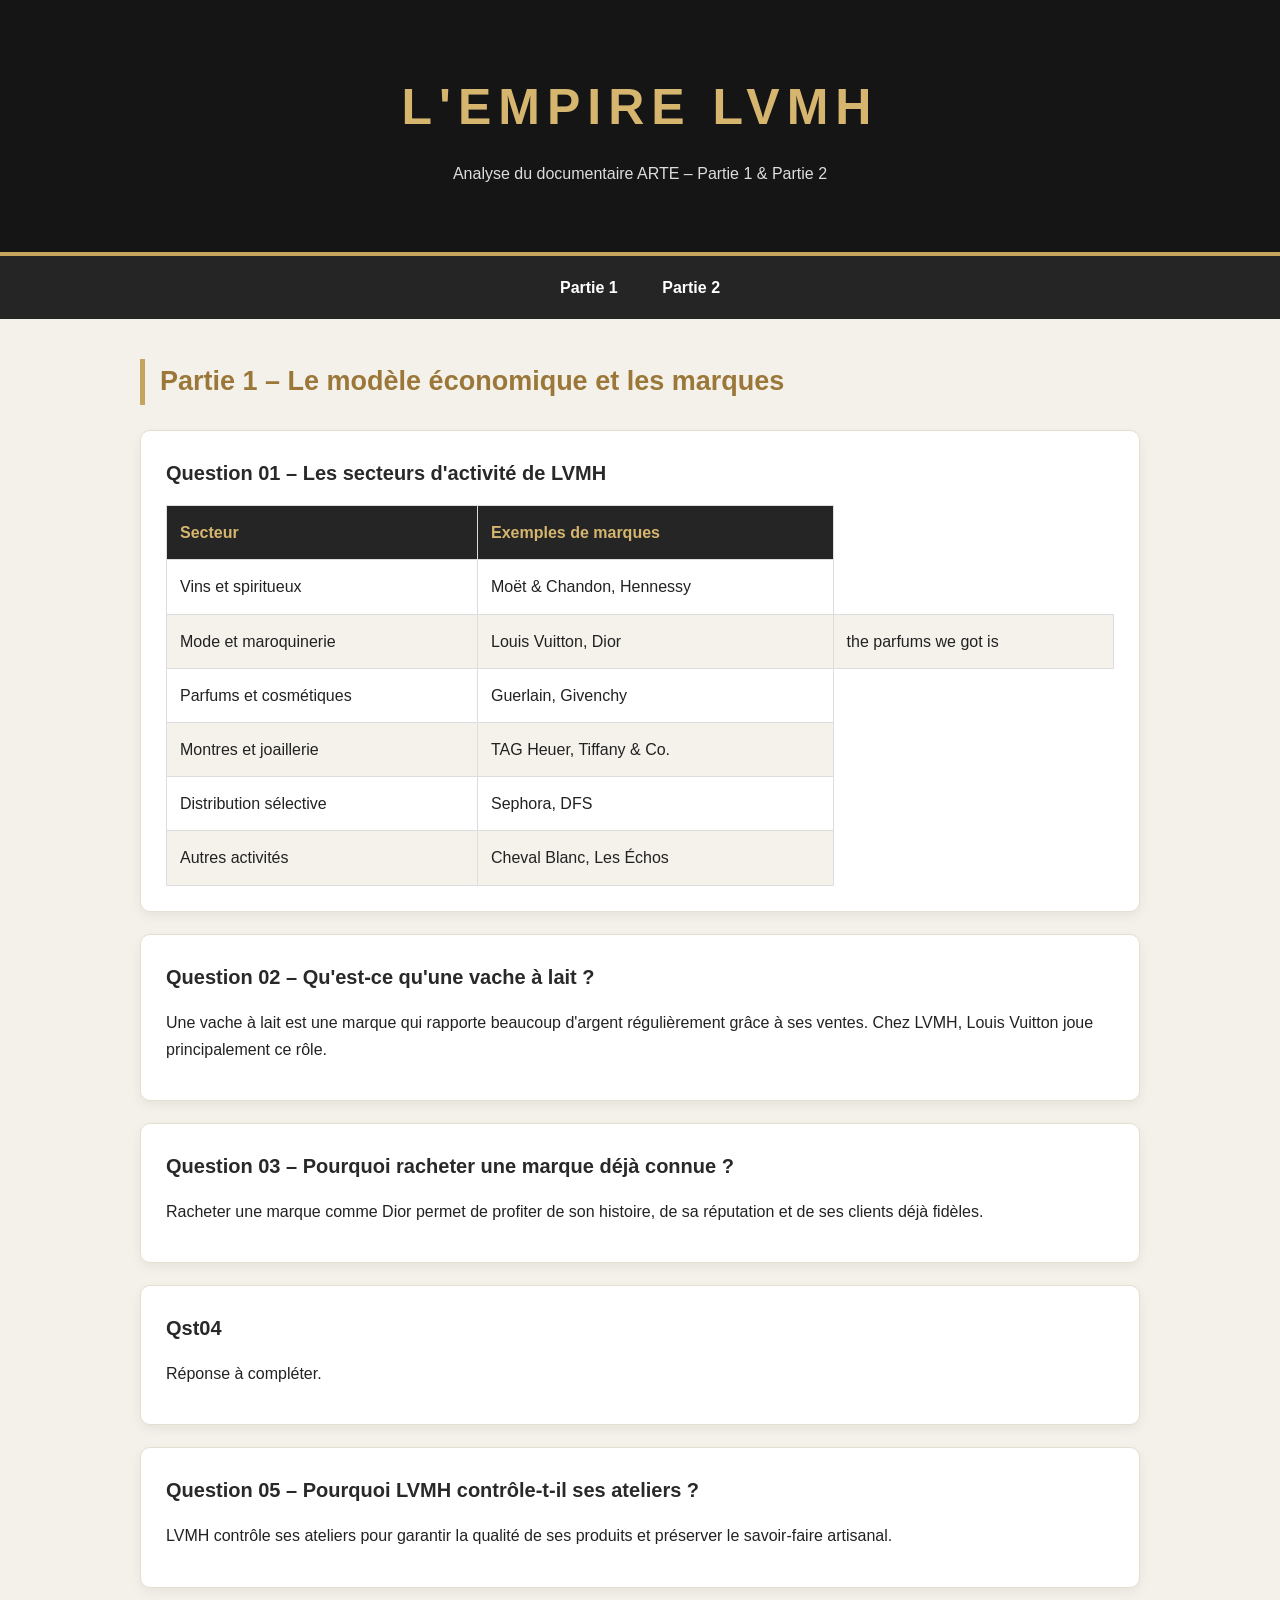
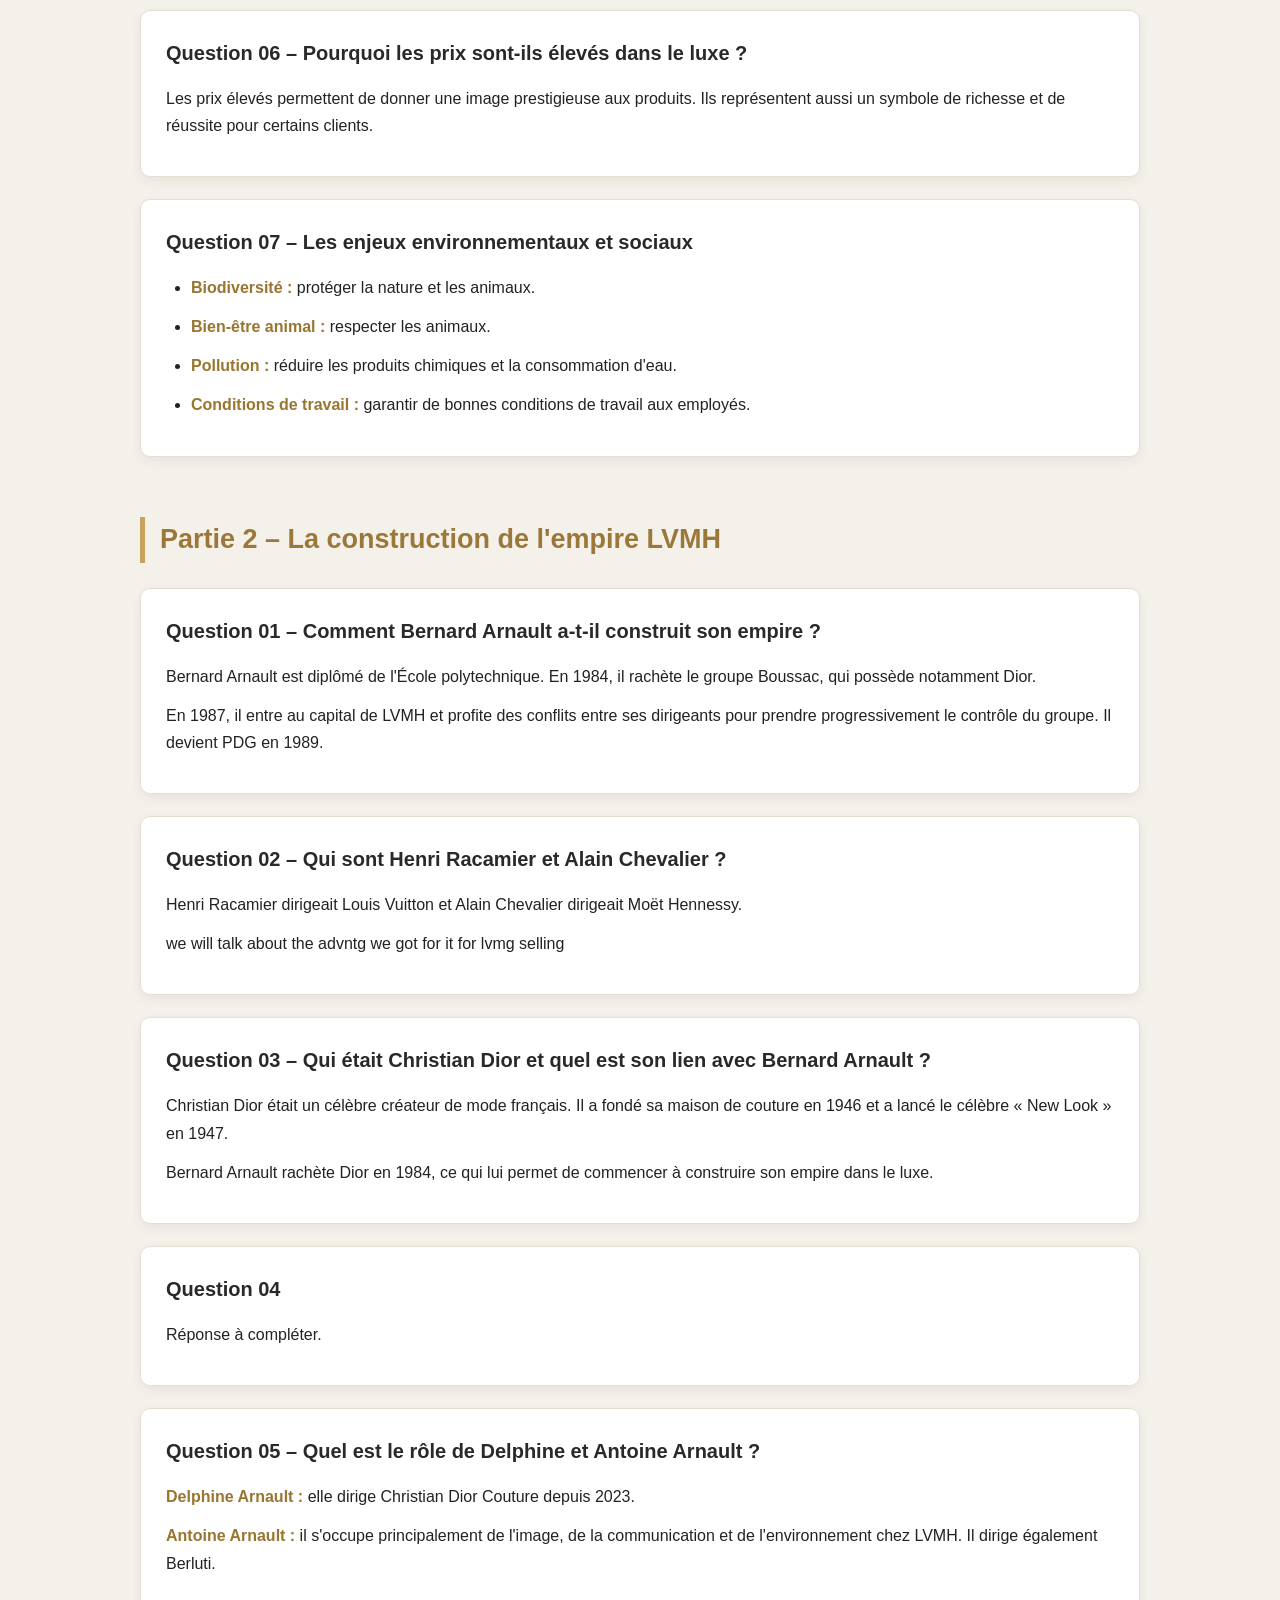
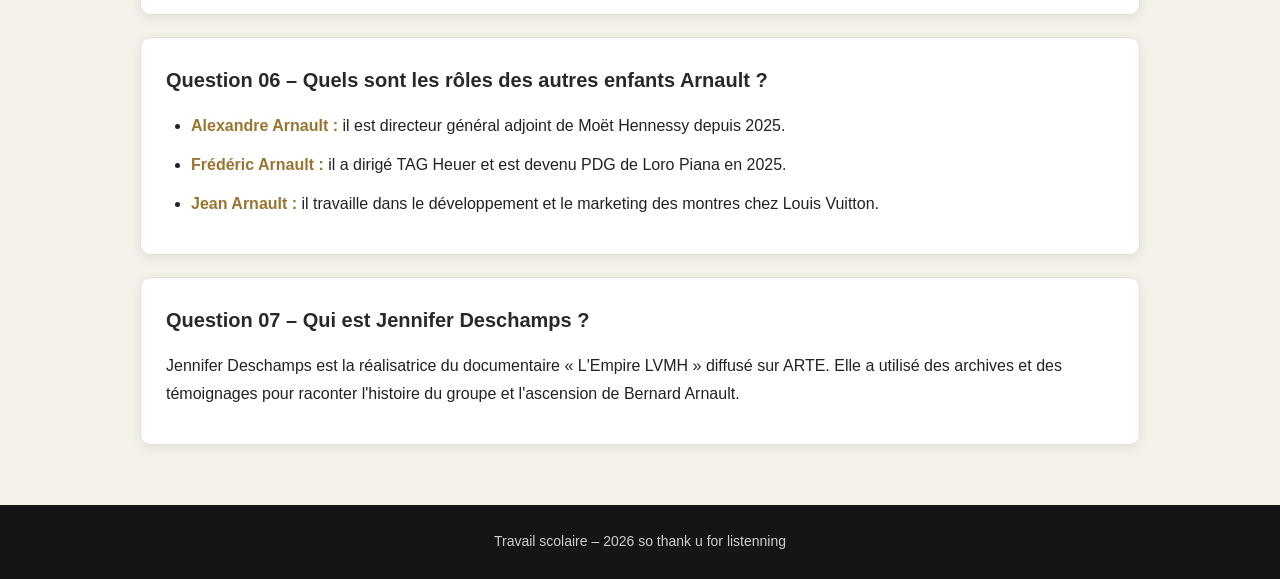
==== index.html @ fc7bf87e "this consider for the changment algo Updated question title and modified paragraph content." ====
<!doctype html>
<html lang="fr">
  <head>
    <meta charset="UTF-8" />
    <meta name="viewport" content="width=device-width, initial-scale=1.0" />
    <title>LVMH - L'Empire du Luxe</title>
    <link rel="stylesheet" href="style.css" />
  </head>

  <body>
    <!-- HEADER -->
    <header>
      <h1>L'EMPIRE LVMH</h1>
      <p>Analyse du documentaire ARTE – Partie 1 & Partie 2</p>
    </header>

    <!-- NAVIGATION -->
    <nav>
      <a href="#partie1">Partie 1</a>
      <a href="#partie2">Partie 2</a>
    </nav>

    <main>
      <!-- PARTIE 1 -->
      <section id="partie1">
        <h2>Partie 1 – Le modèle économique et les marques</h2>

        <!-- QUESTION 1 -->
        <article class="card">
          <h3>Question 01 – Les secteurs d'activité de LVMH</h3>

          <table>
            <thead>
              <tr>
                <th>Secteur</th>
                <th>Exemples de marques</th>
              </tr>
            </thead>

            <tbody>
              <tr>
                <td>Vins et spiritueux</td>
                <td>Moët & Chandon, Hennessy</td>
              </tr>

              <tr>
                <td>Mode et maroquinerie</td>
                <td>Louis Vuitton, Dior</td>
                <td>the parfums we got is </td>
              </tr>

              <tr>
                <td>Parfums et cosmétiques</td>
                <td>Guerlain, Givenchy</td>
              </tr>

              <tr>
                <td>Montres et joaillerie</td>
                <td>TAG Heuer, Tiffany & Co.</td>
              </tr>

              <tr>
                <td>Distribution sélective</td>
                <td>Sephora, DFS</td>
              </tr>

              <tr>
                <td>Autres activités</td>
                <td>Cheval Blanc, Les Échos</td>
              </tr>
            </tbody>
          </table>
        </article>

        <!-- QUESTION 2 -->
        <article class="card">
          <h3>Question 02 – Qu'est-ce qu'une vache à lait ?</h3>

          <p>
            Une vache à lait est une marque qui rapporte beaucoup d'argent
            régulièrement grâce à ses ventes. Chez LVMH, Louis Vuitton joue
            principalement ce rôle.
          </p>
        </article>

        <!-- QUESTION 3 -->
        <article class="card">
          <h3>Question 03 – Pourquoi racheter une marque déjà connue ?</h3>

          <p>
            Racheter une marque comme Dior permet de profiter de son histoire,
            de sa réputation et de ses clients déjà fidèles.
          </p>
        </article>

        <!-- QUESTION 4 -->
        <article class="card">
          <h3>Qst04</h3>
          <p>Réponse à compléter.</p>
        </article>

        <!-- QUESTION 5 -->
        <article class="card">
          <h3>Question 05 – Pourquoi LVMH contrôle-t-il ses ateliers ?</h3>

          <p>
            LVMH contrôle ses ateliers pour garantir la qualité de ses produits
            et préserver le savoir-faire artisanal.
          </p>
        </article>

        <!-- QUESTION 6 -->
        <article class="card">
          <h3>
            Question 06 – Pourquoi les prix sont-ils élevés dans le luxe ?
          </h3>

          <p>
            Les prix élevés permettent de donner une image prestigieuse aux
            produits. Ils représentent aussi un symbole de richesse et de
            réussite pour certains clients.
          </p>
        </article>

        <!-- QUESTION 7 -->
        <article class="card">
          <h3>Question 07 – Les enjeux environnementaux et sociaux</h3>

          <ul>
            <li>
              <strong>Biodiversité :</strong>
              protéger la nature et les animaux.
            </li>

            <li>
              <strong>Bien-être animal :</strong>
              respecter les animaux.
            </li>

            <li>
              <strong>Pollution :</strong>
              réduire les produits chimiques et la consommation d'eau.
            </li>

            <li>
              <strong>Conditions de travail :</strong>
              garantir de bonnes conditions de travail aux employés.
            </li>
          </ul>
        </article>
      </section>

      <!-- PARTIE 2 -->
      <section id="partie2">
        <h2>Partie 2 – La construction de l'empire LVMH</h2>

        <!-- QUESTION 1 -->
        <article class="card">
          <h3>
            Question 01 – Comment Bernard Arnault a-t-il construit son empire ?
          </h3>

          <p>
            Bernard Arnault est diplômé de l'École polytechnique. En 1984, il
            rachète le groupe Boussac, qui possède notamment Dior.
          </p>

          <p>
            En 1987, il entre au capital de LVMH et profite des conflits entre
            ses dirigeants pour prendre progressivement le contrôle du groupe.
            Il devient PDG en 1989.
          </p>
        </article>

        <!-- QUESTION 2 -->
        <article class="card">
          <h3>Question 02 – Qui sont Henri Racamier et Alain Chevalier ?</h3>

          <p>
            Henri Racamier dirigeait Louis Vuitton et Alain Chevalier dirigeait
            Moët Hennessy.
          </p>

          <p>
we will talk about the advntg we got for it for lvmg selling
          </p>
        </article>

        <!-- QUESTION 3 -->
        <article class="card">
          <h3>
            Question 03 – Qui était Christian Dior et quel est son lien avec
            Bernard Arnault ?
          </h3>

          <p>
            Christian Dior était un célèbre créateur de mode français. Il a
            fondé sa maison de couture en 1946 et a lancé le célèbre « New Look
            » en 1947.
          </p>

          <p>
            Bernard Arnault rachète Dior en 1984, ce qui lui permet de commencer
            à construire son empire dans le luxe.
          </p>
        </article>

        <!-- QUESTION 4 -->
        <article class="card">
          <h3>Question 04</h3>
          <p>Réponse à compléter.</p>
        </article>

        <!-- QUESTION 5 -->
        <article class="card">
          <h3>
            Question 05 – Quel est le rôle de Delphine et Antoine Arnault ?
          </h3>

          <p>
            <strong>Delphine Arnault :</strong>
            elle dirige Christian Dior Couture depuis 2023.
          </p>

          <p>
            <strong>Antoine Arnault :</strong>
            il s'occupe principalement de l'image, de la communication et de
            l'environnement chez LVMH. Il dirige également Berluti.
          </p>
        </article>

        <!-- QUESTION 6 -->
        <article class="card">
          <h3>
            Question 06 – Quels sont les rôles des autres enfants Arnault ?
          </h3>

          <ul>
            <li>
              <strong>Alexandre Arnault :</strong>
              il est directeur général adjoint de Moët Hennessy depuis 2025.
            </li>

            <li>
              <strong>Frédéric Arnault :</strong>
              il a dirigé TAG Heuer et est devenu PDG de Loro Piana en 2025.
            </li>

            <li>
              <strong>Jean Arnault :</strong>
              il travaille dans le développement et le marketing des montres
              chez Louis Vuitton.
            </li>
          </ul>
        </article>

        <!-- QUESTION 7 -->
        <article class="card">
          <h3>Question 07 – Qui est Jennifer Deschamps ?</h3>

          <p>
            Jennifer Deschamps est la réalisatrice du documentaire « L'Empire
            LVMH » diffusé sur ARTE. Elle a utilisé des archives et des
            témoignages pour raconter l'histoire du groupe et l'ascension de
            Bernard Arnault.
          </p>
        </article>
      </section>
    </main>

    <!-- FOOTER -->
    <footer>
      
      
      <p>Travail scolaire – 2026 so thank u for listenning </p>
    </footer>
  </body>
</html>
---- style.css ----
/* =========================
   GENERAL
========================= */

* {
  margin: 0;
  padding: 0;
  box-sizing: border-box;
}

html {
  scroll-behavior: smooth;
}

body {
  font-family: Arial, sans-serif;
  background-color: #f4f1eb;
  color: #222;
  line-height: 1.7;
}

/* =========================
   HEADER
========================= */

header {
  background-color: #151515;
  color: white;
  text-align: center;
  padding: 65px 20px;
  border-bottom: 4px solid #c5a45d;
}

header h1 {
  font-size: 50px;
  letter-spacing: 7px;
  color: #d6b66f;
}

header p {
  margin-top: 10px;
  color: #ddd;
}

/* =========================
   NAVIGATION
========================= */

nav {
  background-color: #252525;
  padding: 18px;
  text-align: center;
  position: sticky;
  top: 0;
  z-index: 10;
}

nav a {
  color: white;
  text-decoration: none;
  margin: 0 20px;
  font-weight: bold;
  transition: color 0.3s;
}

nav a:hover {
  color: #d6b66f;
}

/* =========================
   MAIN
========================= */

main {
  width: 85%;
  max-width: 1000px;
  margin: 40px auto;
}

/* =========================
   SECTIONS
========================= */

section {
  margin-bottom: 60px;
  scroll-margin-top: 80px;
}

section h2 {
  color: #9b7839;
  font-size: 27px;
  margin-bottom: 25px;
  border-left: 5px solid #c5a45d;
  padding-left: 15px;
}

/* =========================
   CARDS
========================= */

.card {
  background-color: white;
  padding: 25px;
  margin-bottom: 22px;
  border-radius: 10px;
  border: 1px solid #e5dfd2;
  box-shadow: 0 4px 12px rgba(0, 0, 0, 0.06);
  transition:
    transform 0.3s,
    box-shadow 0.3s;
}

.card:hover {
  transform: translateY(-4px);
  box-shadow: 0 8px 20px rgba(0, 0, 0, 0.1);
}

.card h3 {
  color: #292929;
  margin-bottom: 15px;
  font-size: 20px;
}

.card p {
  margin-bottom: 12px;
}

.card ul {
  padding-left: 25px;
}

.card li {
  margin-bottom: 12px;
}

.card strong {
  color: #99752f;
}

/* =========================
   TABLE
========================= */

table {
  width: 100%;
  border-collapse: collapse;
  margin-top: 15px;
}

th {
  background-color: #252525;
  color: #d6b66f;
}

th,
td {
  padding: 13px;
  border: 1px solid #ddd;
  text-align: left;
}

tr:nth-child(even) {
  background-color: #f5f2ec;
}

/* =========================
   FOOTER
========================= */

footer {
  background-color: #151515;
  color: #ccc;
  text-align: center;
  padding: 25px;
  margin-top: 50px;
  font-size: 14px;
}

/* =========================
   RESPONSIVE
========================= */

@media (max-width: 600px) {
  header h1 {
    font-size: 28px;
  }

  main {
    width: 92%;
  }

  nav a {
    margin: 0 8px;
    font-size: 14px;
  }

  .card {
    padding: 18px;
  }

  .card h3 {
    font-size: 17px;
  }

  table {
    font-size: 13px;
  }

  th,
  td {
    padding: 8px;
  }
}
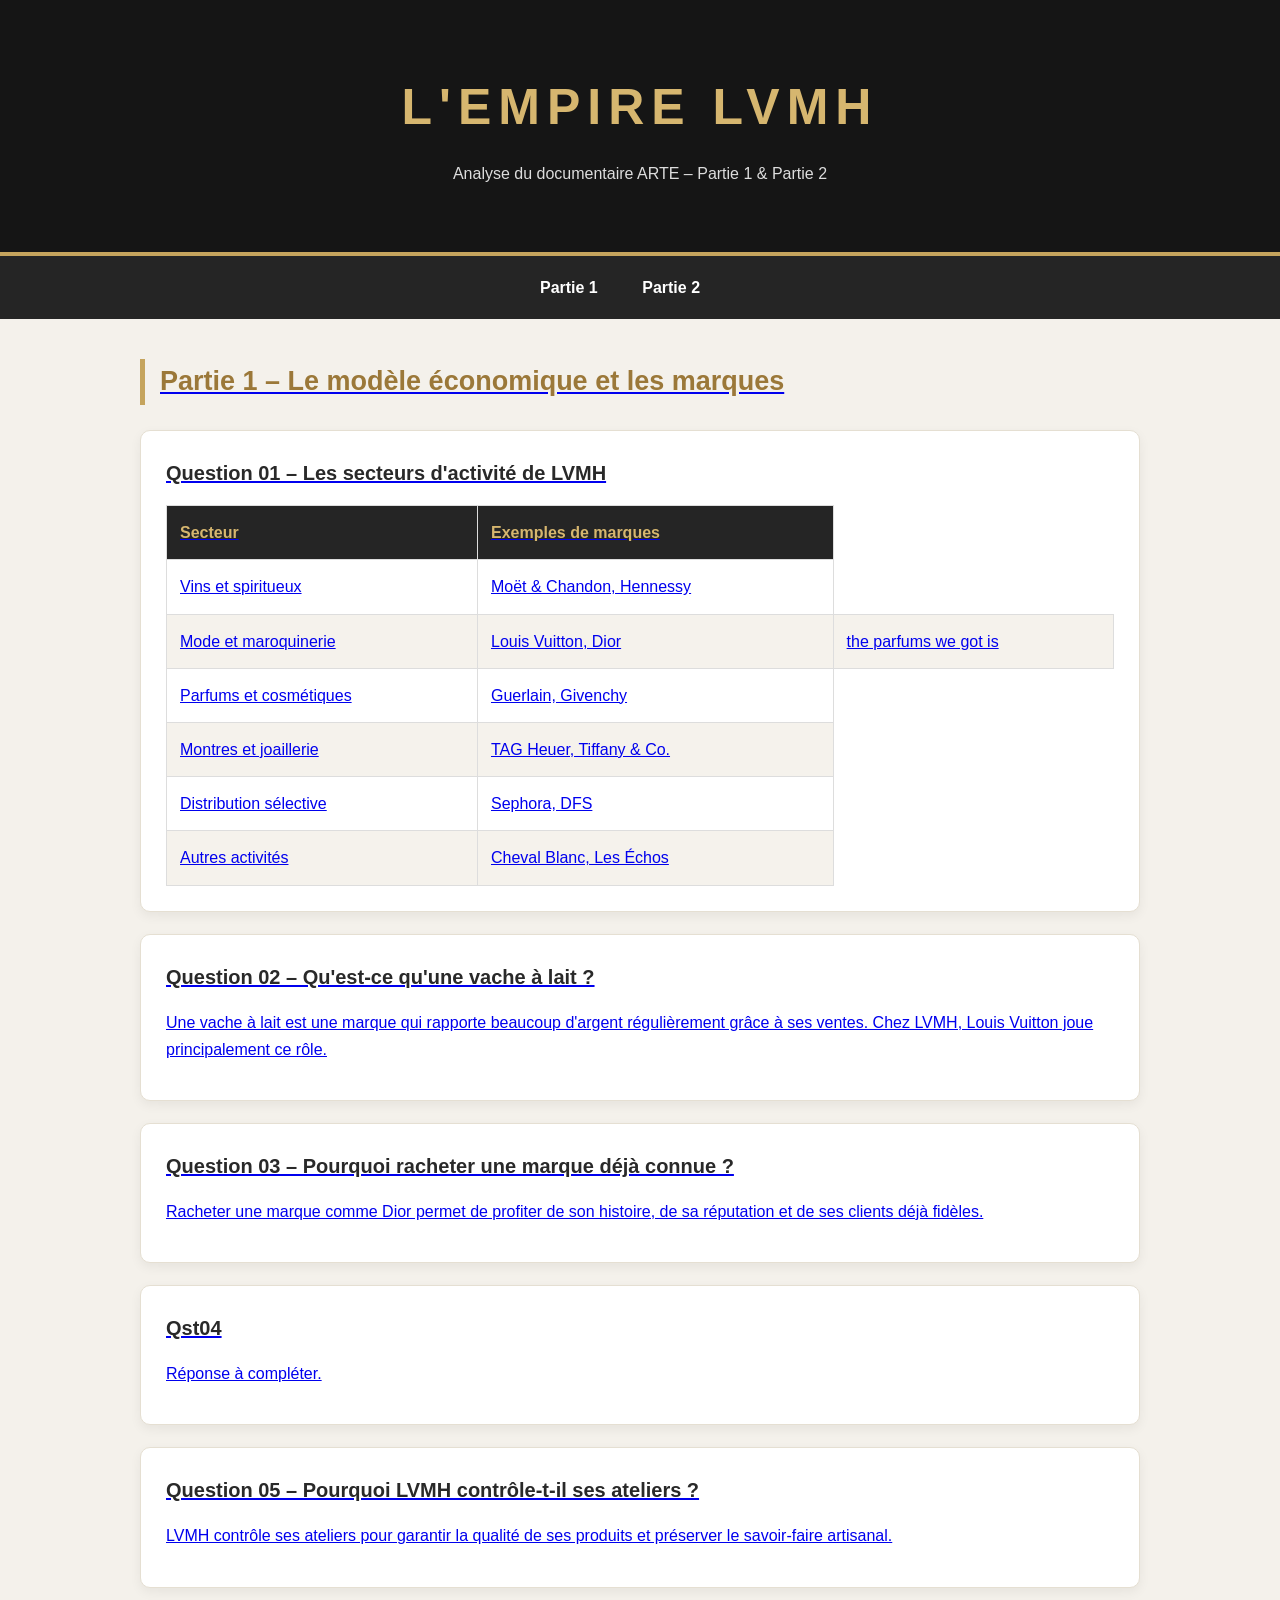
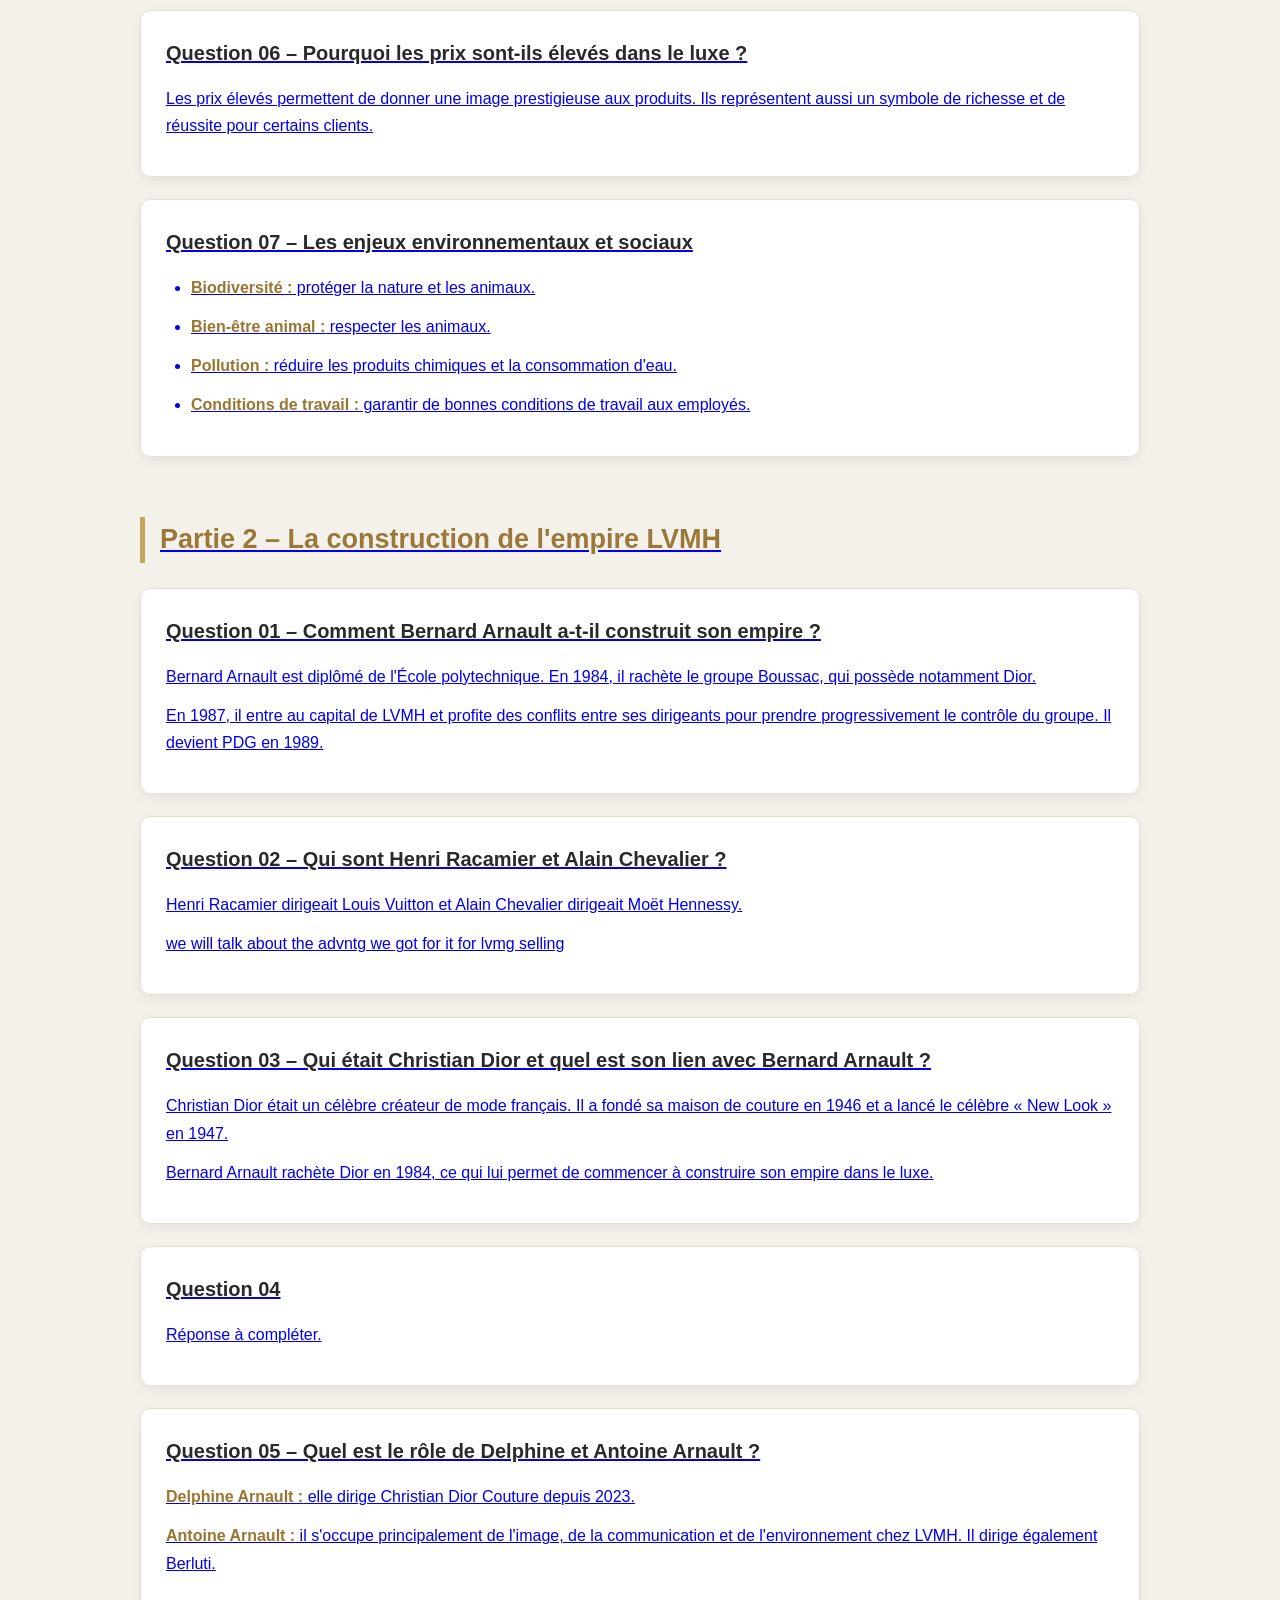
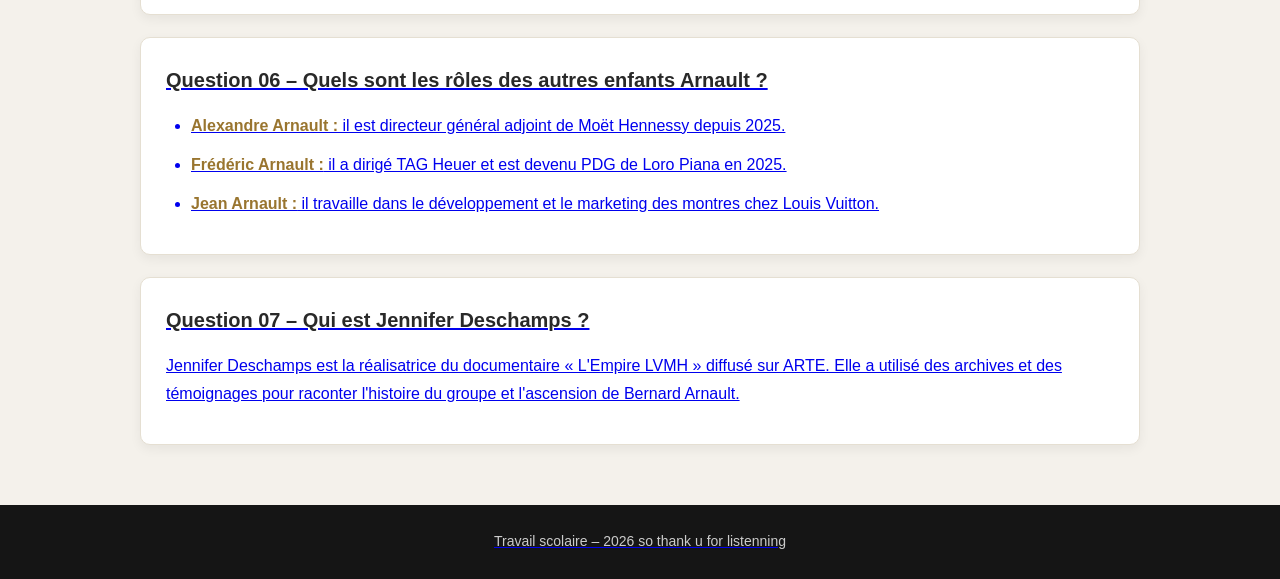
==== commit eee313a0: "we addeda part" ====
--- a/index.html
+++ b/index.html
@@ -18,6 +18,7 @@
     <nav>
       <a href="#partie1">Partie 1</a>
       <a href="#partie2">Partie 2</a>
+     <a href="#patie3"partie 3<7a>
     </nav>
 
     <main>
--- a/style.css
+++ b/style.css
@@ -112,7 +112,7 @@
 
 .card:hover {
   transform: translateY(-4px);
-  box-shadow: 0 8px 20px rgba(0, 0, 0, 0.1);
+  box-shadow: 0 5px 20px rgba(0, 0, 0, 0.1);
 }
 
 .card h3 {
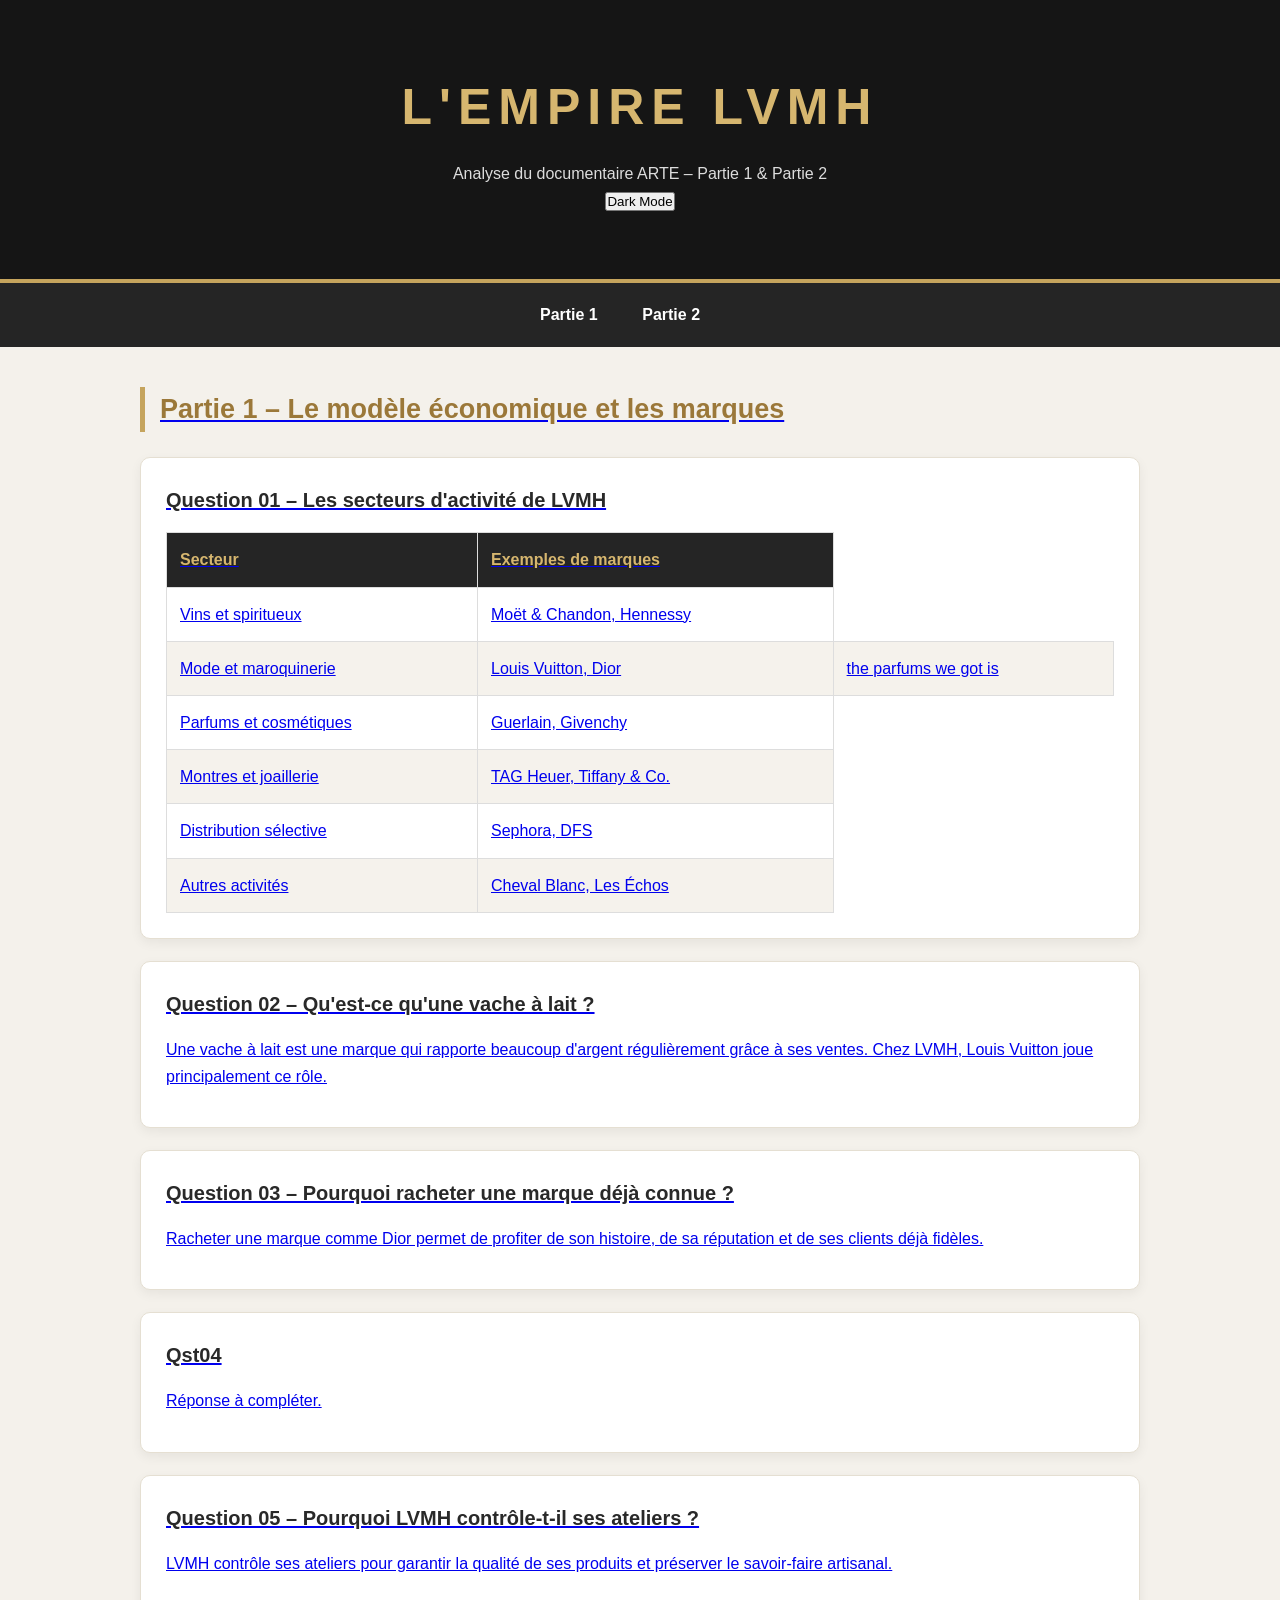
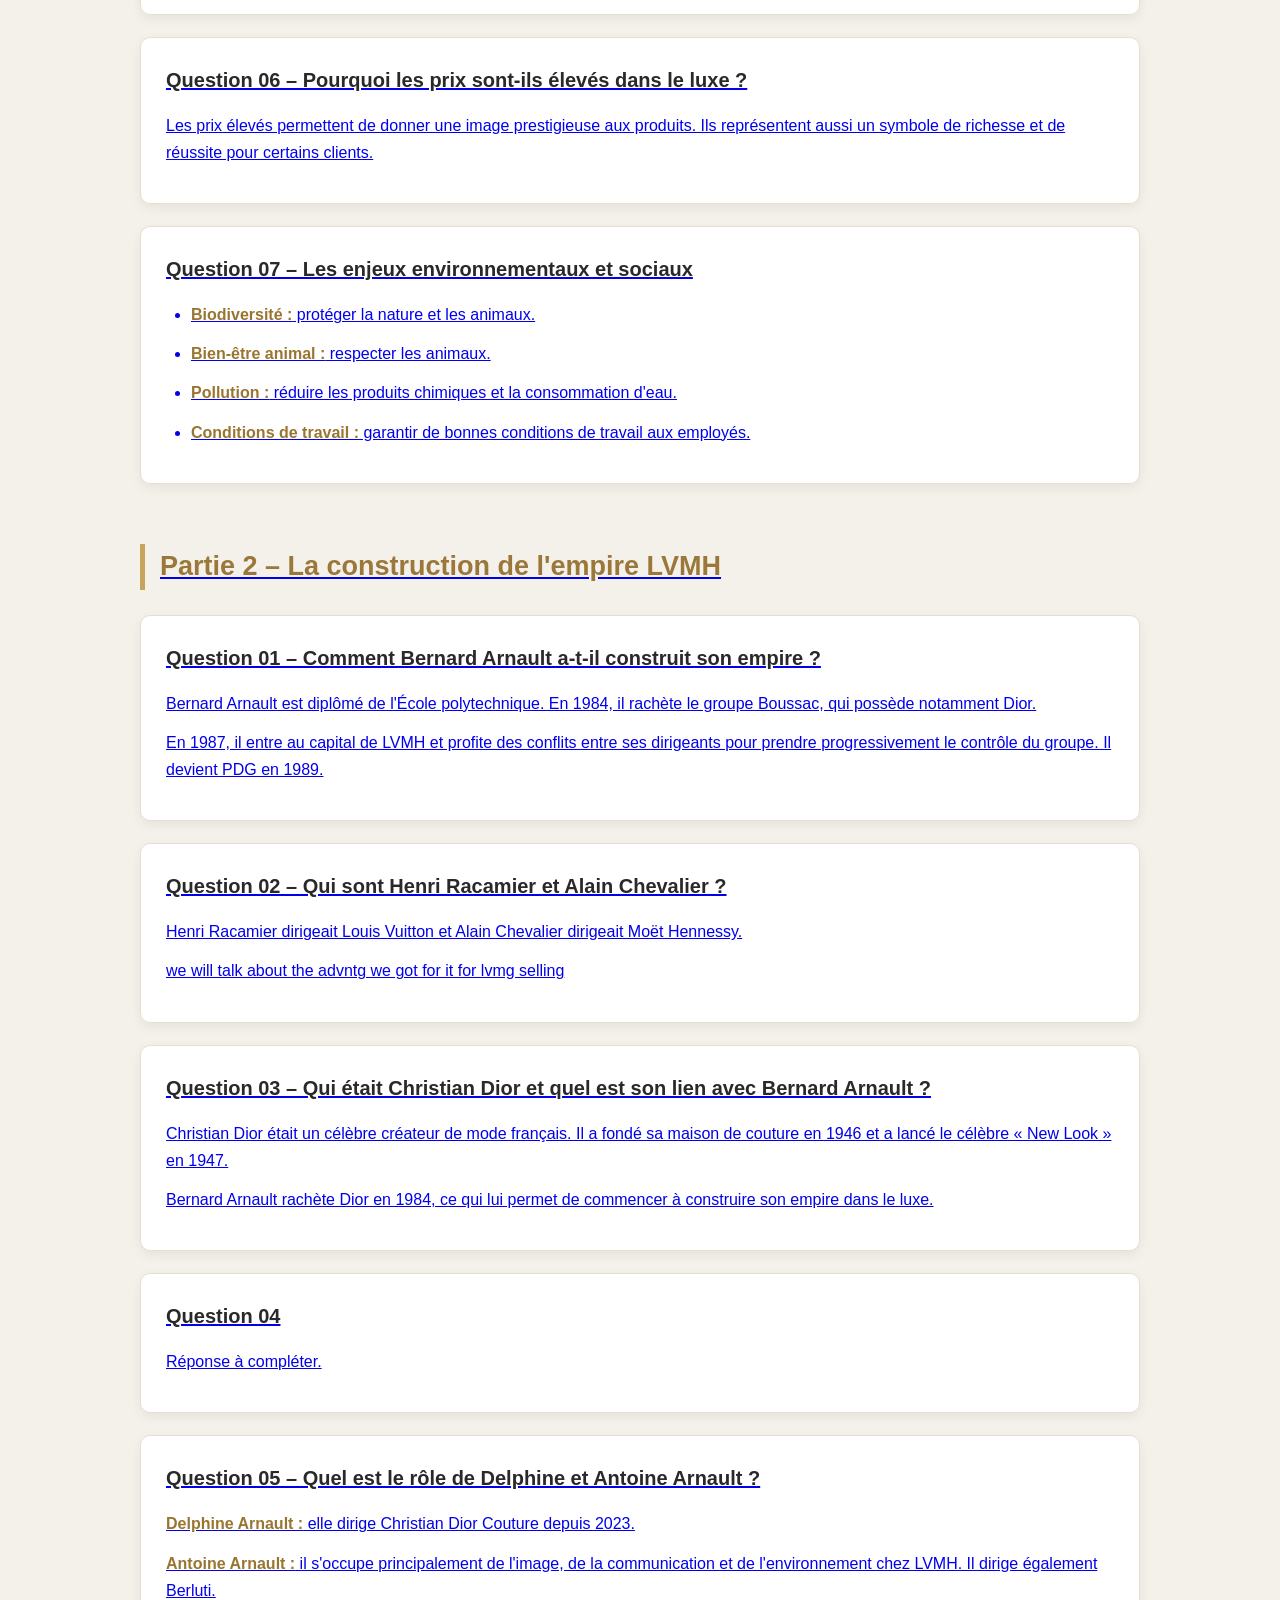
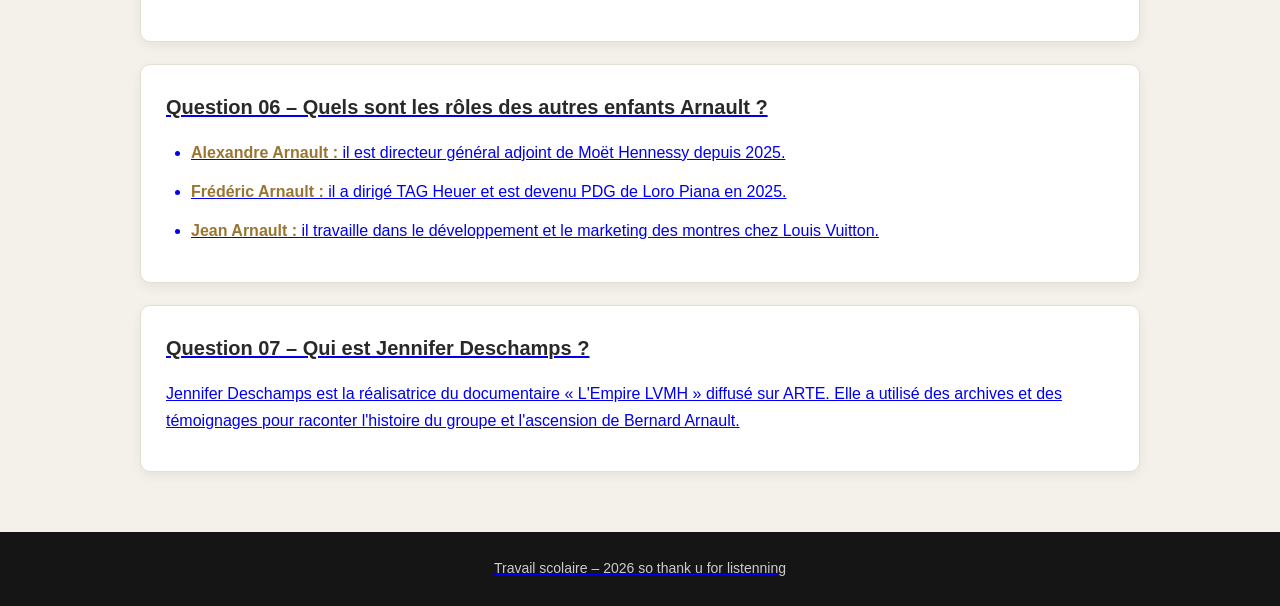
==== commit c4594a85: "adding butto" ====
--- a/index.html
+++ b/index.html
@@ -7,12 +7,15 @@
     <link rel="stylesheet" href="style.css" />
   </head>
 
+
   <body>
     <!-- HEADER -->
     <header>
       <h1>L'EMPIRE LVMH</h1>
       <p>Analyse du documentaire ARTE – Partie 1 & Partie 2</p>
+      <button id="themeButton">Dark Mode</button>
     </header>
+
 
     <!-- NAVIGATION -->
     <nav>
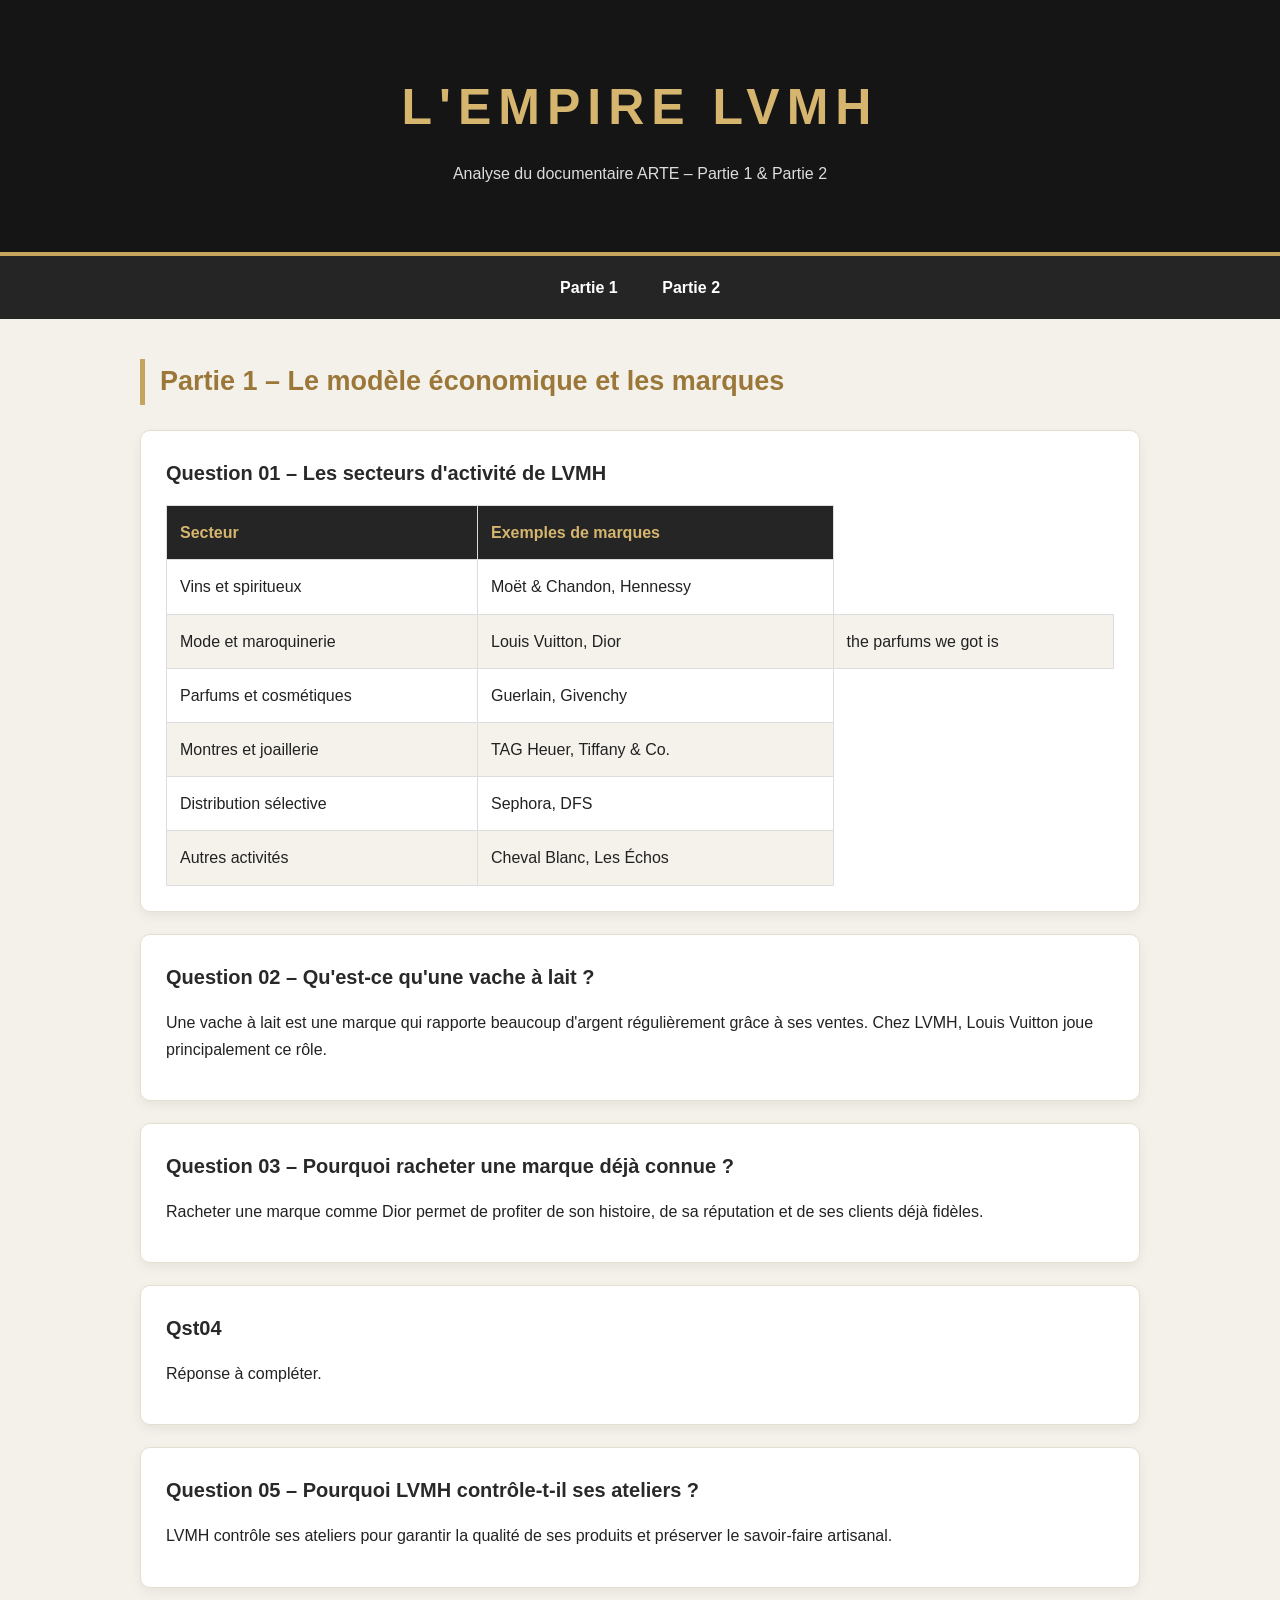
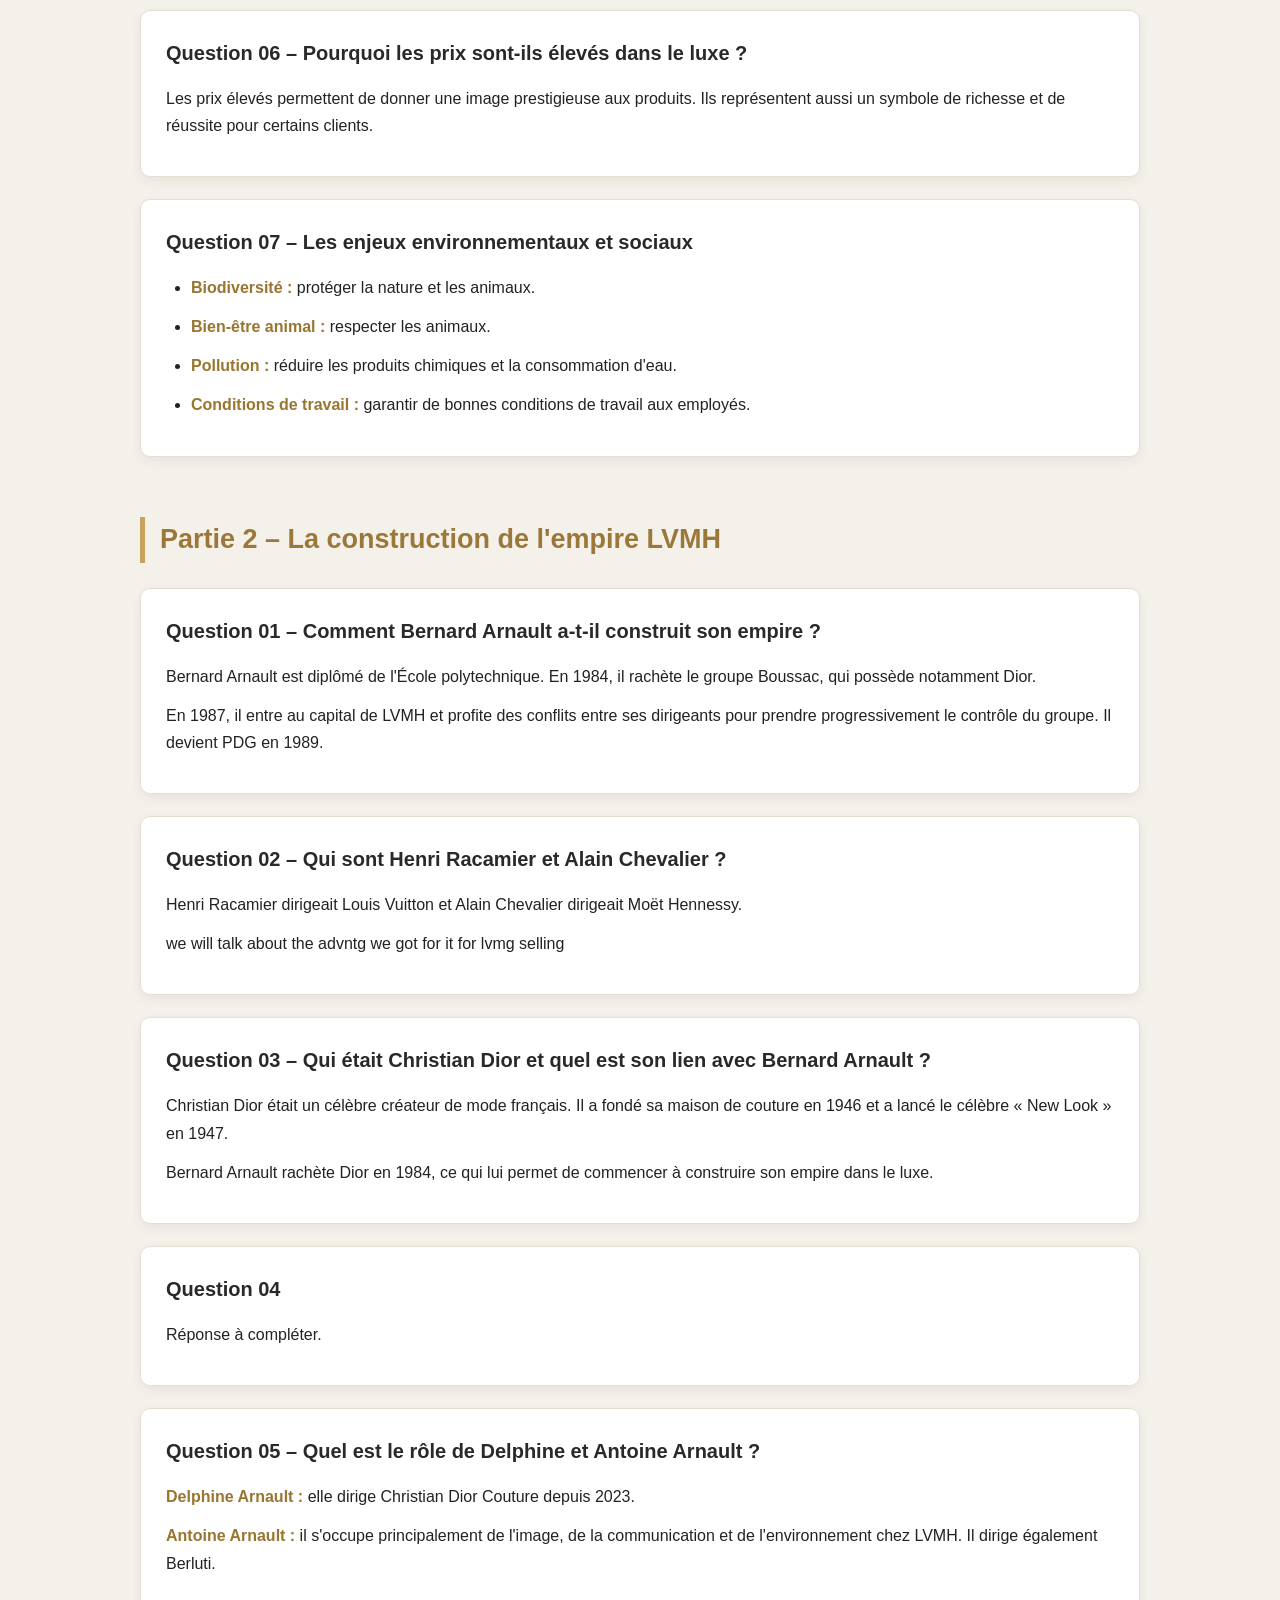
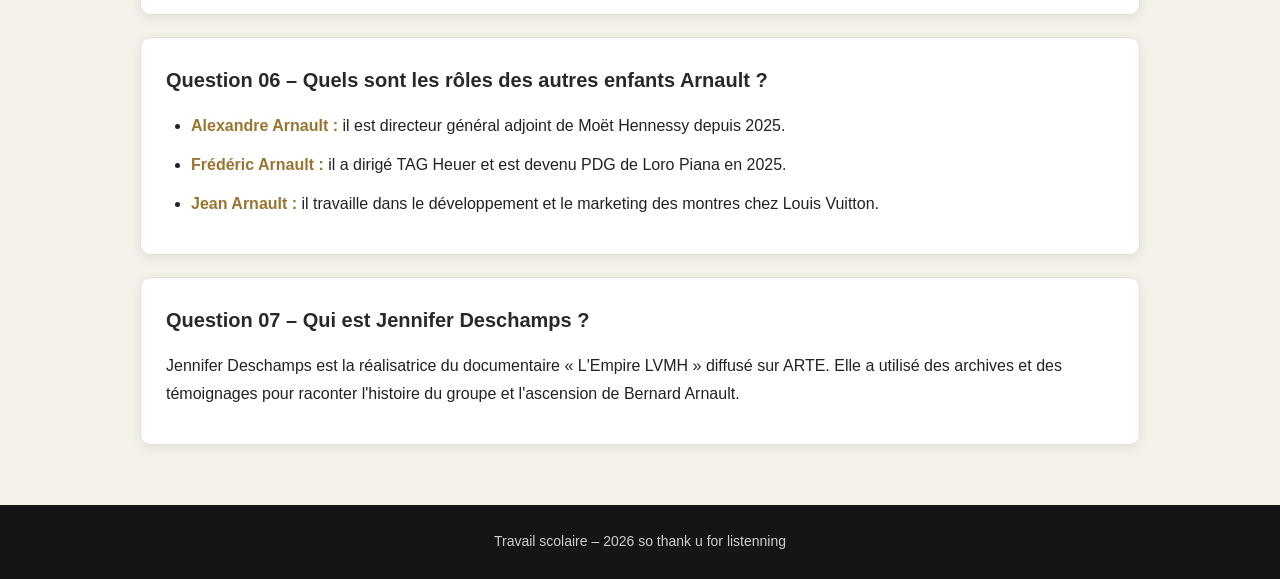
==== commit 03aa3ffb: "changin the adds" ====
--- a/index.html
+++ b/index.html
@@ -13,7 +13,7 @@
     <header>
       <h1>L'EMPIRE LVMH</h1>
       <p>Analyse du documentaire ARTE – Partie 1 & Partie 2</p>
-      <button id="themeButton">Dark Mode</button>
+      
     </header>
 
 
@@ -21,7 +21,7 @@
     <nav>
       <a href="#partie1">Partie 1</a>
       <a href="#partie2">Partie 2</a>
-     <a href="#patie3"partie 3<7a>
+     
     </nav>
 
     <main>
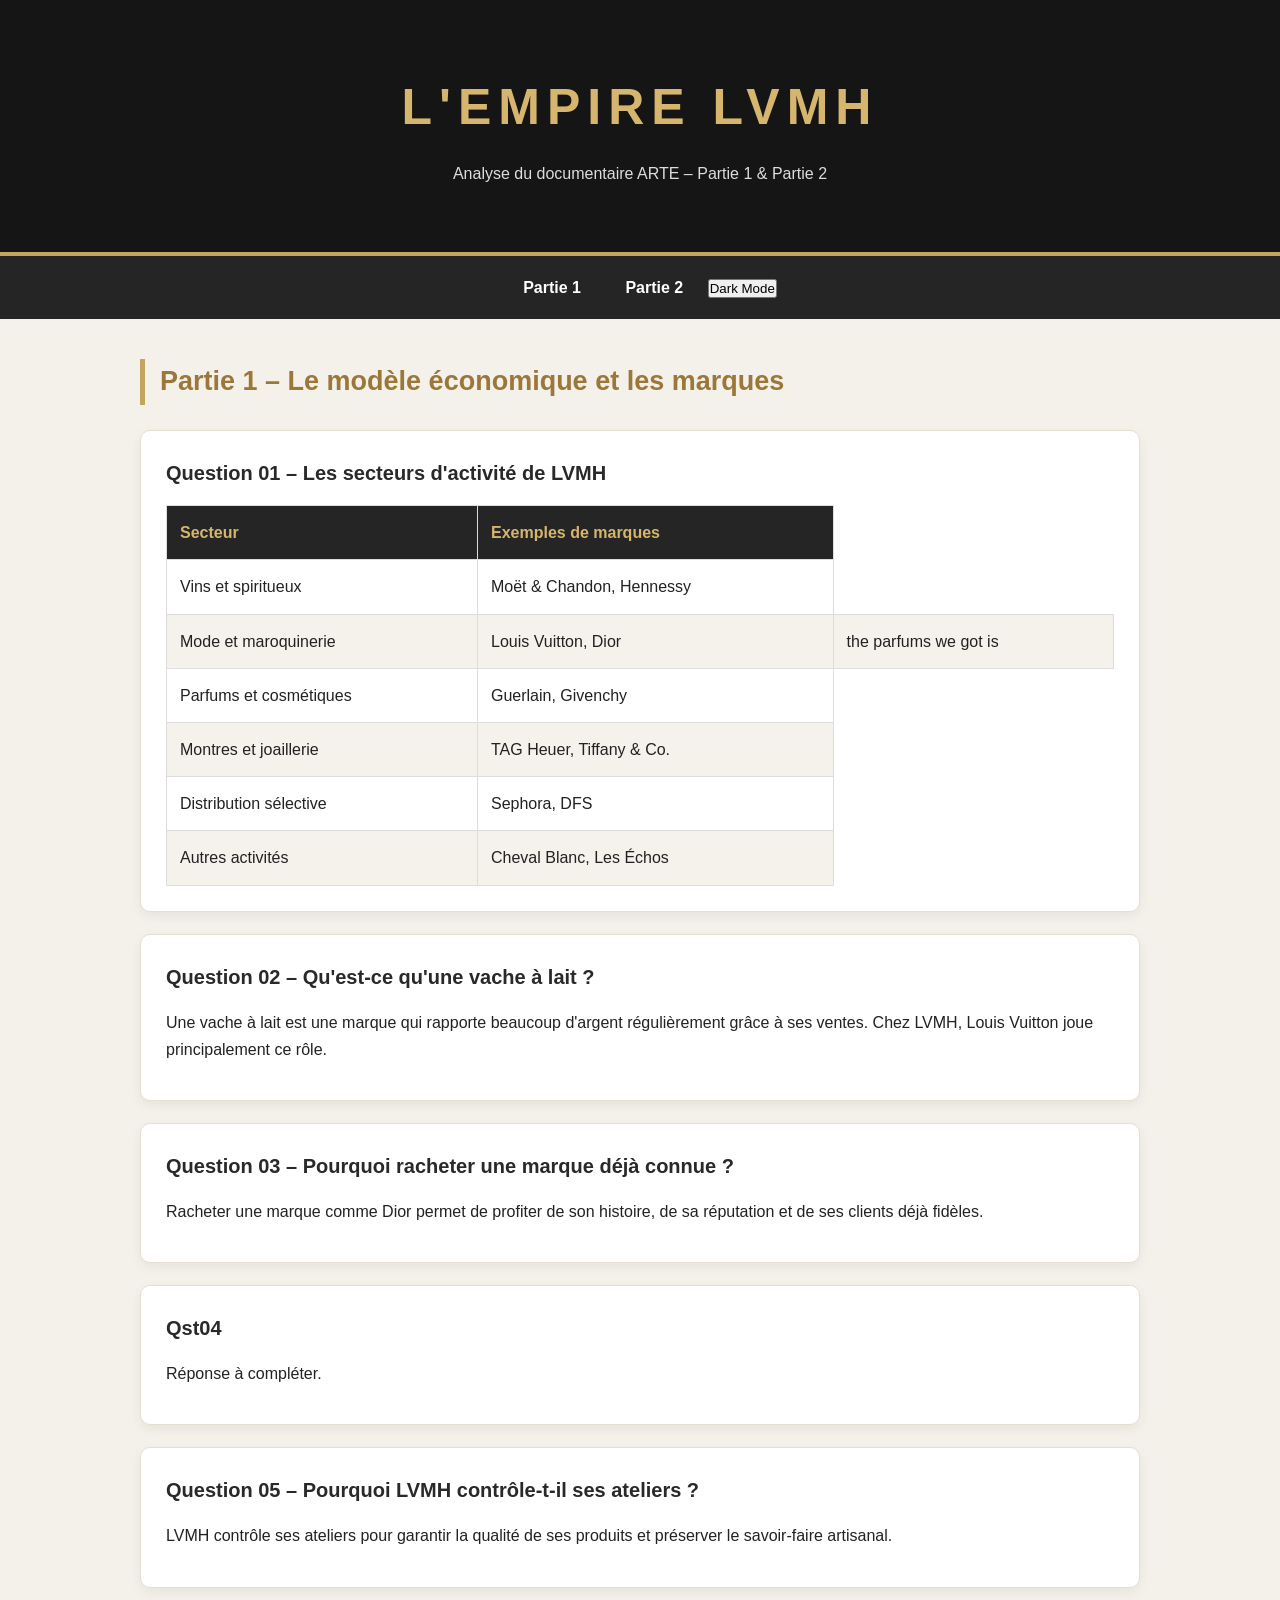
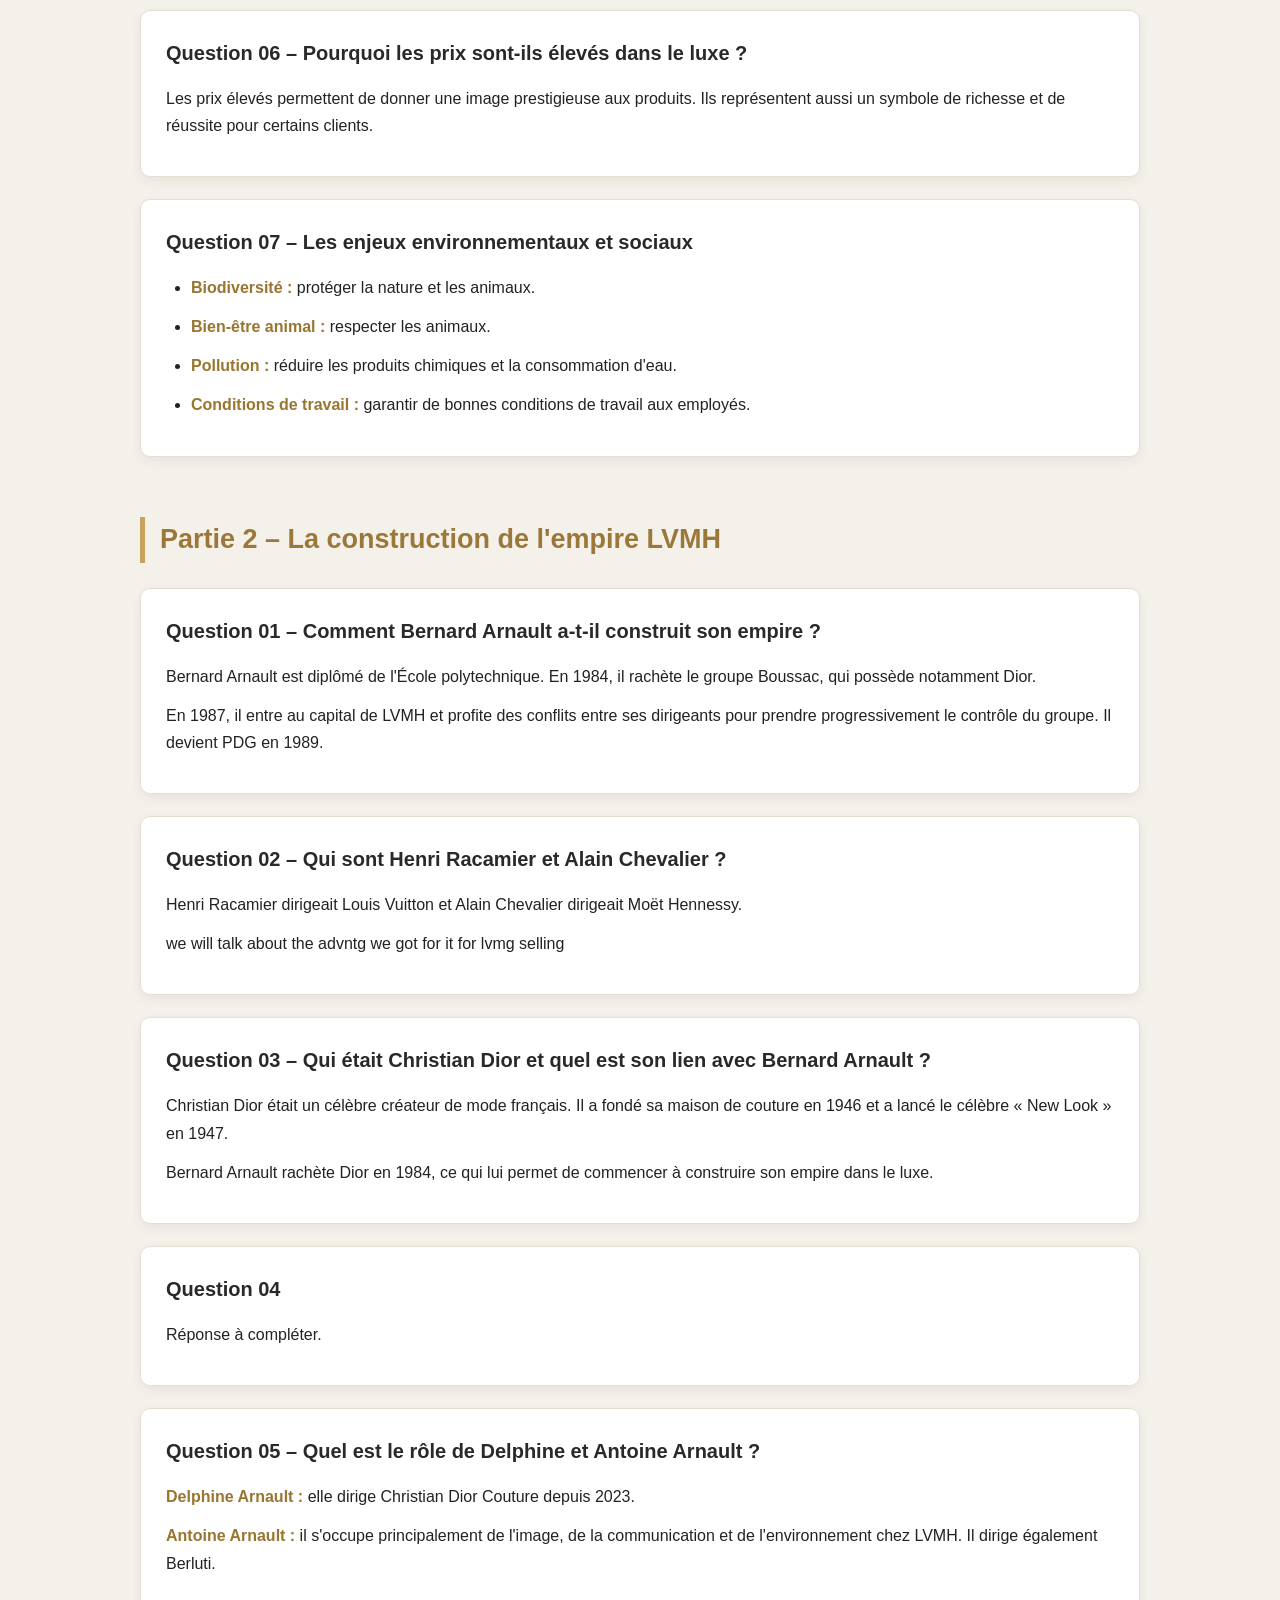
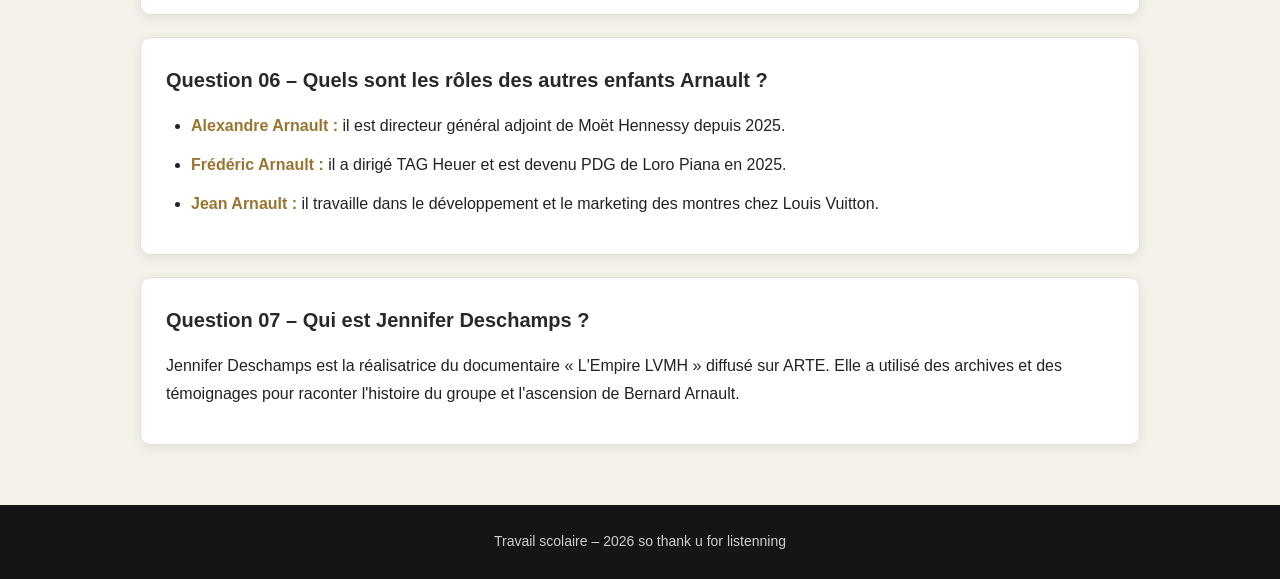
==== commit 9409c57e: "adding the new buttom in the right place" ====
--- a/index.html
+++ b/index.html
@@ -7,21 +7,18 @@
     <link rel="stylesheet" href="style.css" />
   </head>
 
-
   <body>
     <!-- HEADER -->
     <header>
       <h1>L'EMPIRE LVMH</h1>
       <p>Analyse du documentaire ARTE – Partie 1 & Partie 2</p>
-      
     </header>
-
 
     <!-- NAVIGATION -->
     <nav>
       <a href="#partie1">Partie 1</a>
       <a href="#partie2">Partie 2</a>
-     
+      <button id="themeButton">Dark Mode</button>
     </nav>
 
     <main>
@@ -50,7 +47,7 @@
               <tr>
                 <td>Mode et maroquinerie</td>
                 <td>Louis Vuitton, Dior</td>
-                <td>the parfums we got is </td>
+                <td>the parfums we got is</td>
               </tr>
 
               <tr>
@@ -185,9 +182,7 @@
             Moët Hennessy.
           </p>
 
-          <p>
-we will talk about the advntg we got for it for lvmg selling
-          </p>
+          <p>we will talk about the advntg we got for it for lvmg selling</p>
         </article>
 
         <!-- QUESTION 3 -->
@@ -274,9 +269,7 @@
 
     <!-- FOOTER -->
     <footer>
-      
-      
-      <p>Travail scolaire – 2026 so thank u for listenning </p>
+      <p>Travail scolaire – 2026 so thank u for listenning</p>
     </footer>
   </body>
 </html>
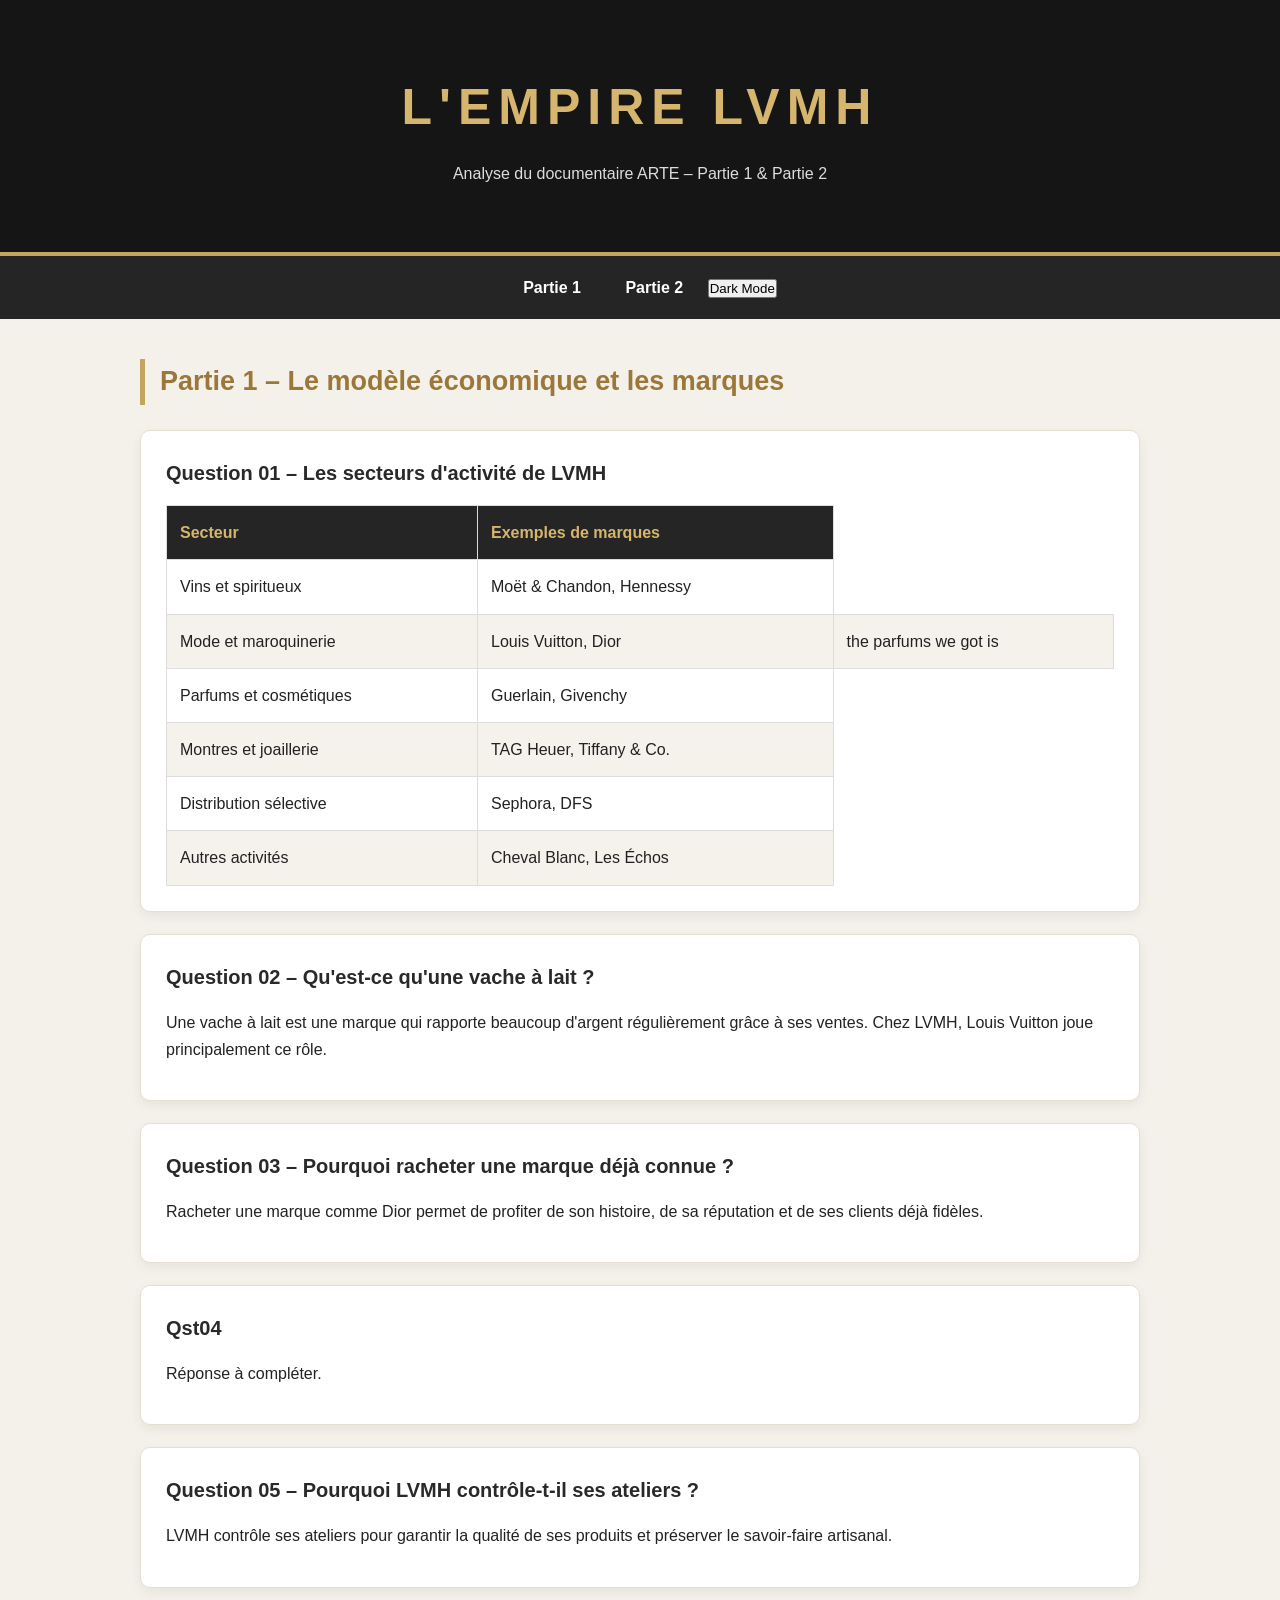
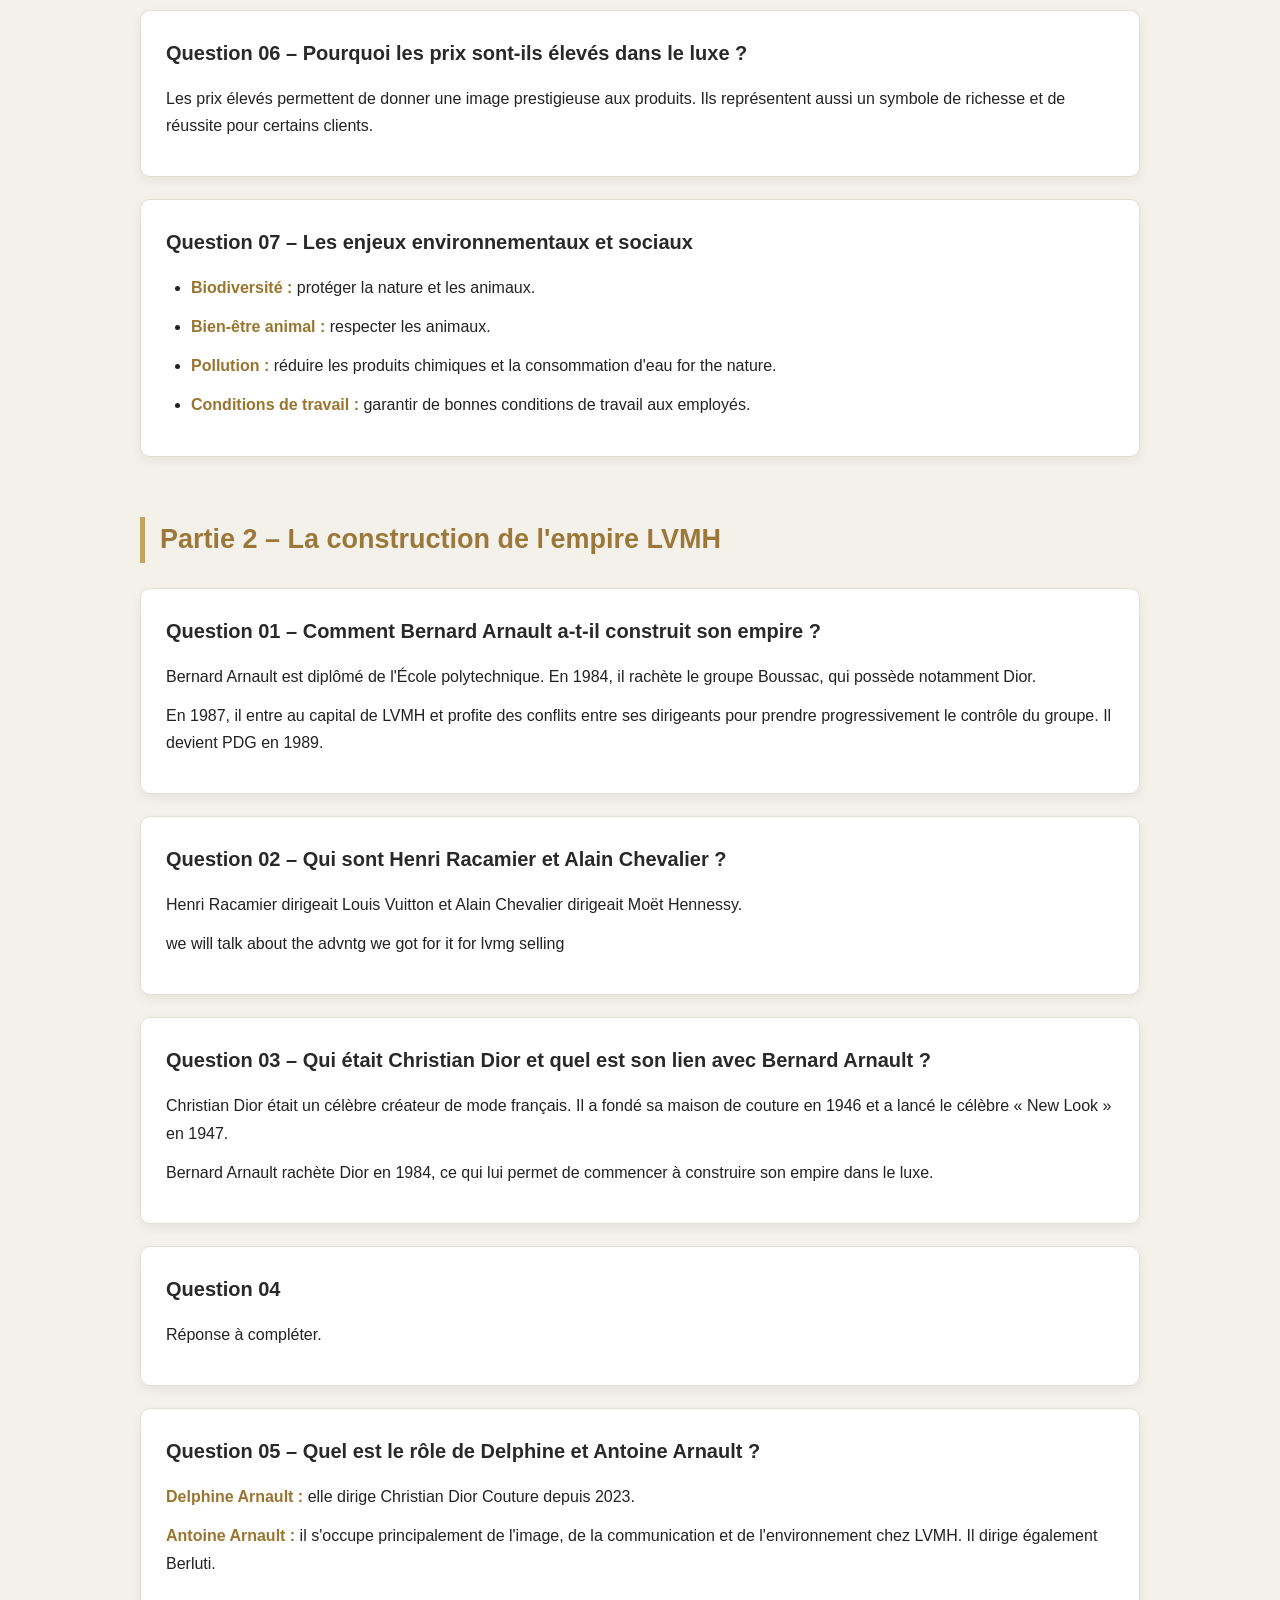
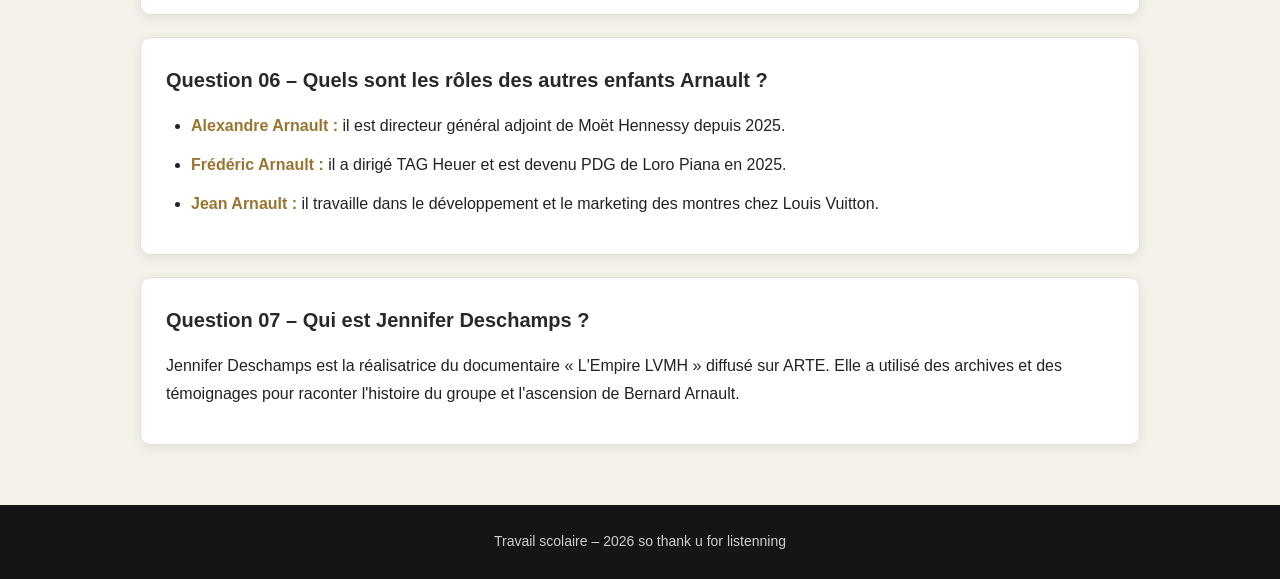
==== commit 41f9bbe9: "Update index.html" ====
--- a/index.html
+++ b/index.html
@@ -3,7 +3,7 @@
   <head>
     <meta charset="UTF-8" />
     <meta name="viewport" content="width=device-width, initial-scale=1.0" />
-    <title>LVMH - L'Empire du Luxe</title>
+    <title>my page</title>
     <link rel="stylesheet" href="style.css" />
   </head>
 
@@ -140,7 +140,7 @@
 
             <li>
               <strong>Pollution :</strong>
-              réduire les produits chimiques et la consommation d'eau.
+              réduire les produits chimiques et la consommation d'eau for the nature.
             </li>
 
             <li>
@@ -265,6 +265,7 @@
           </p>
         </article>
       </section>
+      <script src="script.js"></script>
     </main>
 
     <!-- FOOTER -->
--- a/style.css
+++ b/style.css
@@ -211,3 +211,21 @@
     padding: 8px;
   }
 }
+.dark-mode {
+  background-color: #151515;
+  color: white;
+}
+
+.dark-mode main {
+  background-color: #151515;
+}
+
+.dark-mode .card {
+  background-color: #252525;
+  color: white;
+  border-color: #444;
+}
+
+.dark-mode .card h3 {
+  color: #d6b66f;
+}
